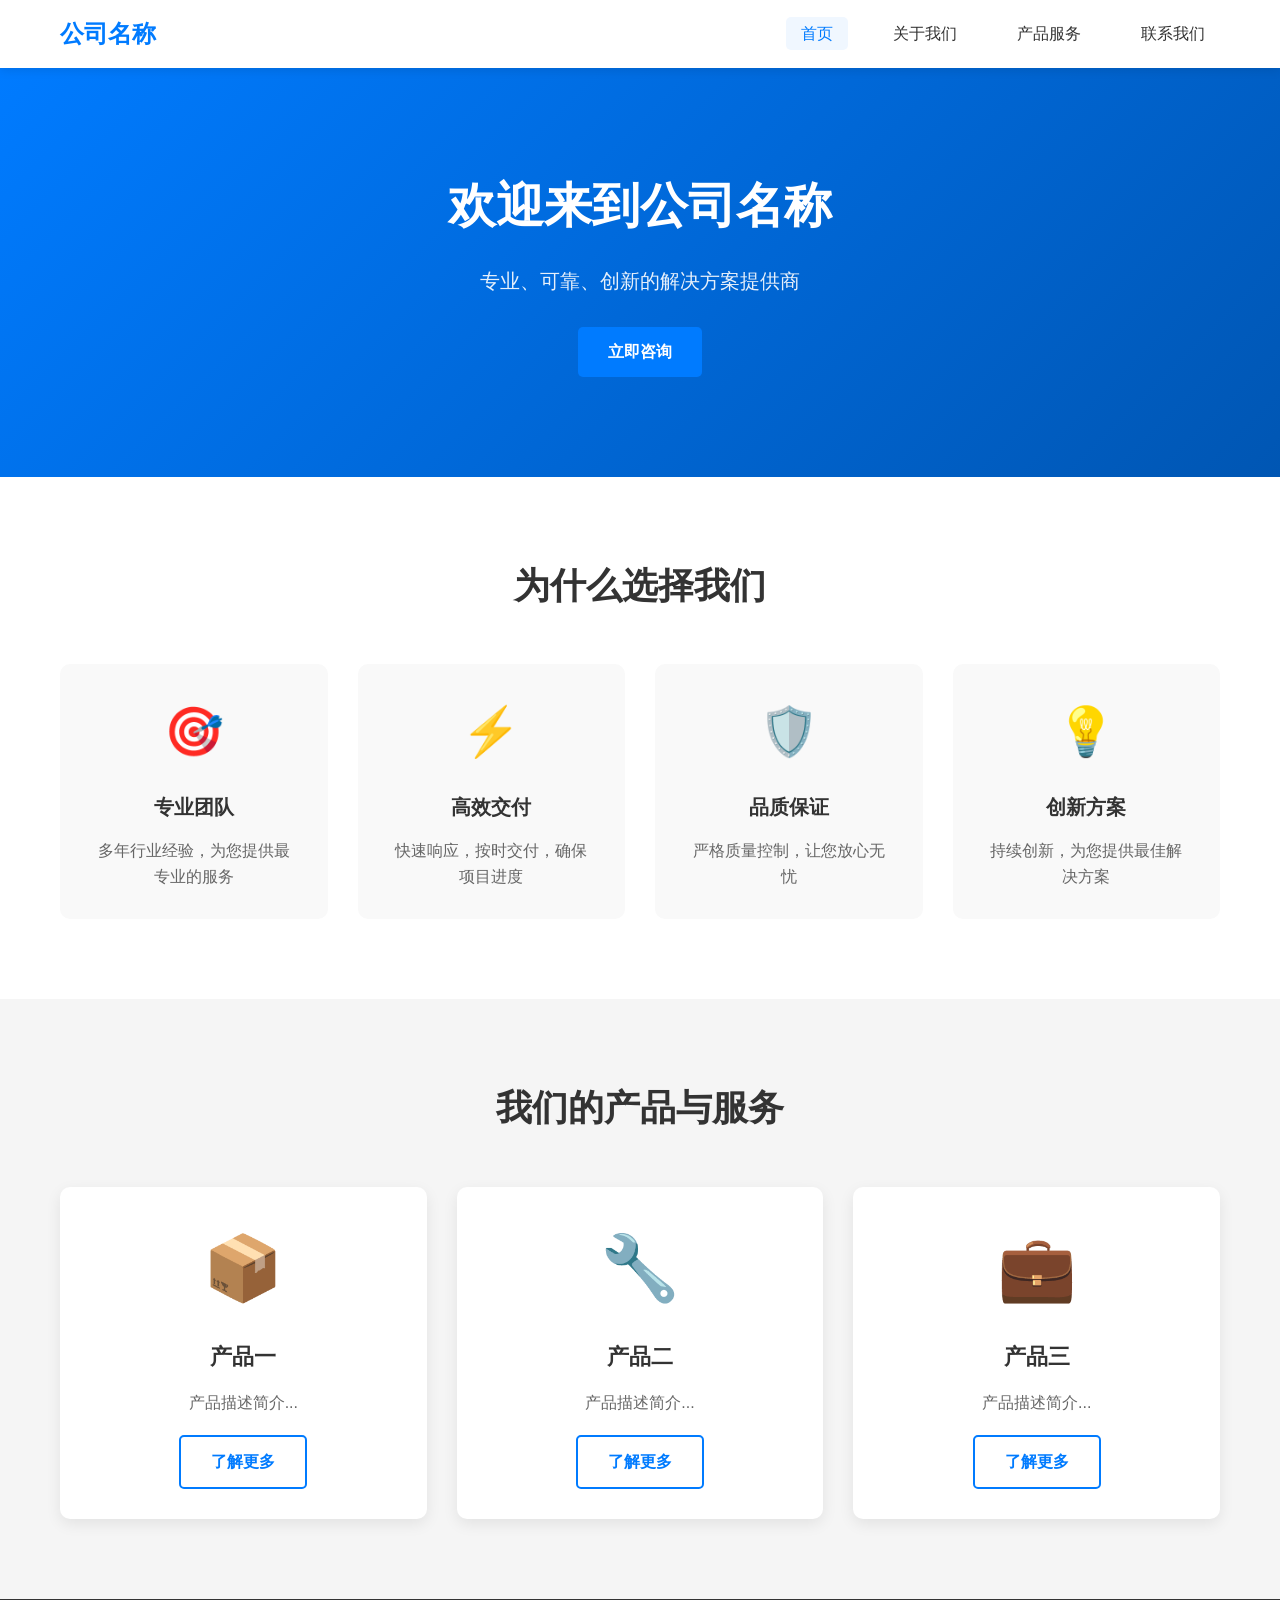
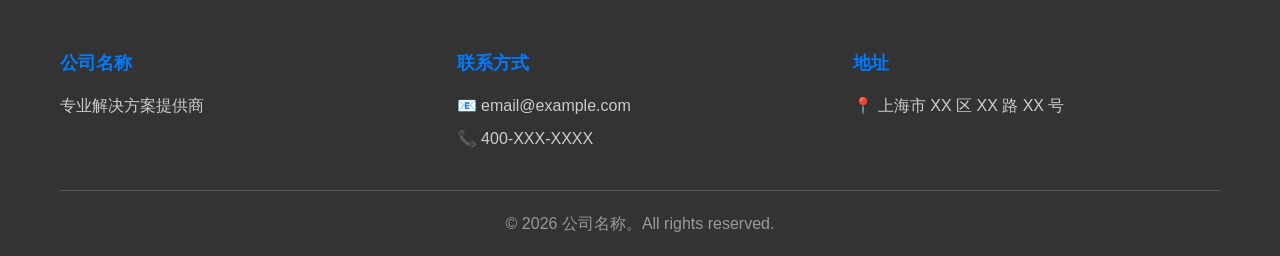
==== index.html @ c0343d7d "Initial commit: Company website" ====
<!DOCTYPE html>
<html lang="zh-CN">
<head>
    <meta charset="UTF-8">
    <meta name="viewport" content="width=device-width, initial-scale=1.0">
    <title>公司名称 - 专业解决方案提供商</title>
    <link rel="stylesheet" href="css/style.css">
</head>
<body>
    <!-- 导航栏 -->
    <nav class="navbar">
        <div class="container">
            <div class="logo">公司名称</div>
            <ul class="nav-links">
                <li><a href="index.html" class="active">首页</a></li>
                <li><a href="about.html">关于我们</a></li>
                <li><a href="products.html">产品服务</a></li>
                <li><a href="contact.html">联系我们</a></li>
            </ul>
            <div class="menu-toggle">☰</div>
        </div>
    </nav>

    <!-- 主横幅 -->
    <header class="hero">
        <div class="container">
            <h1>欢迎来到公司名称</h1>
            <p>专业、可靠、创新的解决方案提供商</p>
            <a href="contact.html" class="btn btn-primary">立即咨询</a>
        </div>
    </header>

    <!-- 核心优势 -->
    <section class="features">
        <div class="container">
            <h2>为什么选择我们</h2>
            <div class="feature-grid">
                <div class="feature-card">
                    <div class="feature-icon">🎯</div>
                    <h3>专业团队</h3>
                    <p>多年行业经验，为您提供最专业的服务</p>
                </div>
                <div class="feature-card">
                    <div class="feature-icon">⚡</div>
                    <h3>高效交付</h3>
                    <p>快速响应，按时交付，确保项目进度</p>
                </div>
                <div class="feature-card">
                    <div class="feature-icon">🛡️</div>
                    <h3>品质保证</h3>
                    <p>严格质量控制，让您放心无忧</p>
                </div>
                <div class="feature-card">
                    <div class="feature-icon">💡</div>
                    <h3>创新方案</h3>
                    <p>持续创新，为您提供最佳解决方案</p>
                </div>
            </div>
        </div>
    </section>

    <!-- 产品预览 -->
    <section class="products-preview">
        <div class="container">
            <h2>我们的产品与服务</h2>
            <div class="product-grid">
                <div class="product-card">
                    <div class="product-image">📦</div>
                    <h3>产品一</h3>
                    <p>产品描述简介...</p>
                    <a href="products.html" class="btn btn-secondary">了解更多</a>
                </div>
                <div class="product-card">
                    <div class="product-image">🔧</div>
                    <h3>产品二</h3>
                    <p>产品描述简介...</p>
                    <a href="products.html" class="btn btn-secondary">了解更多</a>
                </div>
                <div class="product-card">
                    <div class="product-image">💼</div>
                    <h3>产品三</h3>
                    <p>产品描述简介...</p>
                    <a href="products.html" class="btn btn-secondary">了解更多</a>
                </div>
            </div>
        </div>
    </section>

    <!-- 页脚 -->
    <footer class="footer">
        <div class="container">
            <div class="footer-content">
                <div class="footer-section">
                    <h4>公司名称</h4>
                    <p>专业解决方案提供商</p>
                </div>
                <div class="footer-section">
                    <h4>联系方式</h4>
                    <p>📧 email@example.com</p>
                    <p>📞 400-XXX-XXXX</p>
                </div>
                <div class="footer-section">
                    <h4>地址</h4>
                    <p>📍 上海市 XX 区 XX 路 XX 号</p>
                </div>
            </div>
            <div class="footer-bottom">
                <p>&copy; 2026 公司名称。All rights reserved.</p>
            </div>
        </div>
    </footer>

    <script src="js/main.js"></script>
</body>
</html>
---- css/style.css ----
/* 基础样式重置 */
* {
    margin: 0;
    padding: 0;
    box-sizing: border-box;
}

body {
    font-family: -apple-system, BlinkMacSystemFont, "Segoe UI", "Microsoft YaHei", "微软雅黑", Arial, sans-serif;
    line-height: 1.6;
    color: #333;
    background-color: #f5f5f5;
}

.container {
    max-width: 1200px;
    margin: 0 auto;
    padding: 0 20px;
}

a {
    text-decoration: none;
    color: inherit;
}

ul {
    list-style: none;
}

/* 按钮样式 */
.btn {
    display: inline-block;
    padding: 12px 30px;
    border-radius: 5px;
    font-weight: 600;
    transition: all 0.3s ease;
    cursor: pointer;
    border: none;
    font-size: 16px;
}

.btn-primary {
    background-color: #007bff;
    color: white;
}

.btn-primary:hover {
    background-color: #0056b3;
    transform: translateY(-2px);
}

.btn-secondary {
    background-color: transparent;
    color: #007bff;
    border: 2px solid #007bff;
}

.btn-secondary:hover {
    background-color: #007bff;
    color: white;
}

.btn-block {
    display: block;
    width: 100%;
}

/* 导航栏 */
.navbar {
    background-color: white;
    box-shadow: 0 2px 10px rgba(0,0,0,0.1);
    position: sticky;
    top: 0;
    z-index: 1000;
}

.navbar .container {
    display: flex;
    justify-content: space-between;
    align-items: center;
    padding: 15px 20px;
}

.logo {
    font-size: 24px;
    font-weight: bold;
    color: #007bff;
}

.nav-links {
    display: flex;
    gap: 30px;
}

.nav-links a {
    color: #333;
    font-weight: 500;
    padding: 8px 15px;
    border-radius: 5px;
    transition: all 0.3s ease;
}

.nav-links a:hover,
.nav-links a.active {
    color: #007bff;
    background-color: #f0f7ff;
}

.menu-toggle {
    display: none;
    font-size: 24px;
    cursor: pointer;
}

/* 主横幅 */
.hero {
    background: linear-gradient(135deg, #007bff 0%, #0056b3 100%);
    color: white;
    padding: 100px 0;
    text-align: center;
}

.hero h1 {
    font-size: 48px;
    margin-bottom: 20px;
}

.hero p {
    font-size: 20px;
    margin-bottom: 30px;
    opacity: 0.9;
}

/* 核心优势 */
.features {
    padding: 80px 0;
    background-color: white;
}

.features h2 {
    text-align: center;
    font-size: 36px;
    margin-bottom: 50px;
    color: #333;
}

.feature-grid {
    display: grid;
    grid-template-columns: repeat(auto-fit, minmax(250px, 1fr));
    gap: 30px;
}

.feature-card {
    text-align: center;
    padding: 30px;
    border-radius: 10px;
    background-color: #f9f9f9;
    transition: transform 0.3s ease;
}

.feature-card:hover {
    transform: translateY(-5px);
    box-shadow: 0 10px 30px rgba(0,0,0,0.1);
}

.feature-icon {
    font-size: 48px;
    margin-bottom: 20px;
}

.feature-card h3 {
    font-size: 20px;
    margin-bottom: 15px;
    color: #333;
}

.feature-card p {
    color: #666;
}

/* 产品预览 */
.products-preview {
    padding: 80px 0;
}

.products-preview h2 {
    text-align: center;
    font-size: 36px;
    margin-bottom: 50px;
    color: #333;
}

.product-grid {
    display: grid;
    grid-template-columns: repeat(auto-fit, minmax(300px, 1fr));
    gap: 30px;
}

.product-card {
    background-color: white;
    border-radius: 10px;
    padding: 30px;
    text-align: center;
    box-shadow: 0 5px 15px rgba(0,0,0,0.08);
    transition: transform 0.3s ease;
}

.product-card:hover {
    transform: translateY(-5px);
}

.product-image {
    font-size: 64px;
    margin-bottom: 20px;
}

.product-card h3 {
    font-size: 22px;
    margin-bottom: 15px;
    color: #333;
}

.product-card p {
    color: #666;
    margin-bottom: 20px;
}

/* 页面标题 */
.page-header {
    background: linear-gradient(135deg, #007bff 0%, #0056b3 100%);
    color: white;
    padding: 60px 0;
    text-align: center;
}

.page-header h1 {
    font-size: 42px;
    margin-bottom: 10px;
}

.page-header p {
    font-size: 18px;
    opacity: 0.9;
}

/* 关于我们 */
.about-content {
    padding: 80px 0;
}

.about-section {
    margin-bottom: 50px;
}

.about-section h2 {
    font-size: 28px;
    margin-bottom: 20px;
    color: #007bff;
}

.about-section p {
    color: #666;
    margin-bottom: 15px;
}

.values-list {
    margin-top: 20px;
}

.values-list li {
    padding: 10px 0;
    color: #666;
}

.values-list strong {
    color: #333;
}

/* 时间线 */
.timeline {
    position: relative;
    padding-left: 30px;
    border-left: 3px solid #007bff;
}

.timeline-item {
    position: relative;
    margin-bottom: 30px;
    padding-left: 20px;
}

.timeline-item::before {
    content: '';
    position: absolute;
    left: -36px;
    top: 5px;
    width: 15px;
    height: 15px;
    background-color: #007bff;
    border-radius: 50%;
}

.timeline-year {
    font-weight: bold;
    color: #007bff;
    font-size: 18px;
}

.timeline-content {
    color: #666;
    margin-top: 5px;
}

/* 产品页面 */
.products-content {
    padding: 80px 0;
}

.product-detail {
    background-color: white;
    border-radius: 10px;
    padding: 40px;
    margin-bottom: 40px;
    box-shadow: 0 5px 15px rgba(0,0,0,0.08);
}

.product-detail-header {
    display: flex;
    align-items: center;
    gap: 20px;
    margin-bottom: 30px;
    padding-bottom: 20px;
    border-bottom: 2px solid #f0f0f0;
}

.product-icon {
    font-size: 48px;
}

.product-detail-header h2 {
    font-size: 28px;
    color: #333;
}

.product-detail-body {
    display: grid;
    grid-template-columns: 1fr auto;
    gap: 40px;
    align-items: start;
}

.product-description h3 {
    font-size: 20px;
    margin-bottom: 15px;
    color: #333;
}

.product-description p {
    color: #666;
    margin-bottom: 20px;
}

.feature-list {
    margin-top: 20px;
}

.feature-list li {
    padding: 8px 0;
    color: #666;
}

.product-cta {
    text-align: center;
}

/* 服务部分 */
.services-section {
    margin-top: 60px;
}

.services-section h2 {
    text-align: center;
    font-size: 32px;
    margin-bottom: 40px;
    color: #333;
}

.service-grid {
    display: grid;
    grid-template-columns: repeat(auto-fit, minmax(250px, 1fr));
    gap: 30px;
}

.service-card {
    background-color: white;
    padding: 30px;
    border-radius: 10px;
    text-align: center;
    box-shadow: 0 5px 15px rgba(0,0,0,0.08);
}

.service-card h3 {
    font-size: 20px;
    margin-bottom: 15px;
    color: #333;
}

.service-card p {
    color: #666;
}

/* 联系页面 */
.contact-content {
    padding: 80px 0;
}

.contact-grid {
    display: grid;
    grid-template-columns: 1fr 1fr;
    gap: 50px;
}

.contact-info h2,
.contact-form-wrapper h2 {
    font-size: 28px;
    margin-bottom: 30px;
    color: #333;
}

.info-item {
    display: flex;
    align-items: flex-start;
    gap: 15px;
    margin-bottom: 25px;
}

.info-icon {
    font-size: 24px;
}

.info-item h4 {
    font-size: 16px;
    margin-bottom: 5px;
    color: #333;
}

.info-item p {
    color: #666;
}

/* 联系表单 */
.contact-form-wrapper {
    background-color: white;
    padding: 40px;
    border-radius: 10px;
    box-shadow: 0 5px 15px rgba(0,0,0,0.08);
}

.form-group {
    margin-bottom: 20px;
}

.form-group label {
    display: block;
    margin-bottom: 8px;
    font-weight: 600;
    color: #333;
}

.form-group input,
.form-group textarea {
    width: 100%;
    padding: 12px 15px;
    border: 2px solid #e0e0e0;
    border-radius: 5px;
    font-size: 16px;
    font-family: inherit;
    transition: border-color 0.3s ease;
}

.form-group input:focus,
.form-group textarea:focus {
    outline: none;
    border-color: #007bff;
}

.form-group textarea {
    resize: vertical;
    min-height: 120px;
}

.form-note {
    margin-top: 15px;
    font-size: 14px;
    color: #666;
    text-align: center;
}

/* 页脚 */
.footer {
    background-color: #333;
    color: white;
    padding: 50px 0 20px;
}

.footer-content {
    display: grid;
    grid-template-columns: repeat(auto-fit, minmax(250px, 1fr));
    gap: 30px;
    margin-bottom: 30px;
}

.footer-section h4 {
    font-size: 18px;
    margin-bottom: 15px;
    color: #007bff;
}

.footer-section p {
    color: #ccc;
    margin-bottom: 8px;
}

.footer-bottom {
    text-align: center;
    padding-top: 20px;
    border-top: 1px solid #555;
    color: #999;
}

/* 响应式设计 */
@media (max-width: 768px) {
    .nav-links {
        display: none;
        position: absolute;
        top: 100%;
        left: 0;
        right: 0;
        background-color: white;
        flex-direction: column;
        padding: 20px;
        box-shadow: 0 5px 10px rgba(0,0,0,0.1);
    }

    .nav-links.active {
        display: flex;
    }

    .menu-toggle {
        display: block;
    }

    .hero h1 {
        font-size: 32px;
    }

    .hero p {
        font-size: 16px;
    }

    .contact-grid {
        grid-template-columns: 1fr;
    }

    .product-detail-body {
        grid-template-columns: 1fr;
    }

    .product-cta {
        margin-top: 20px;
    }
}
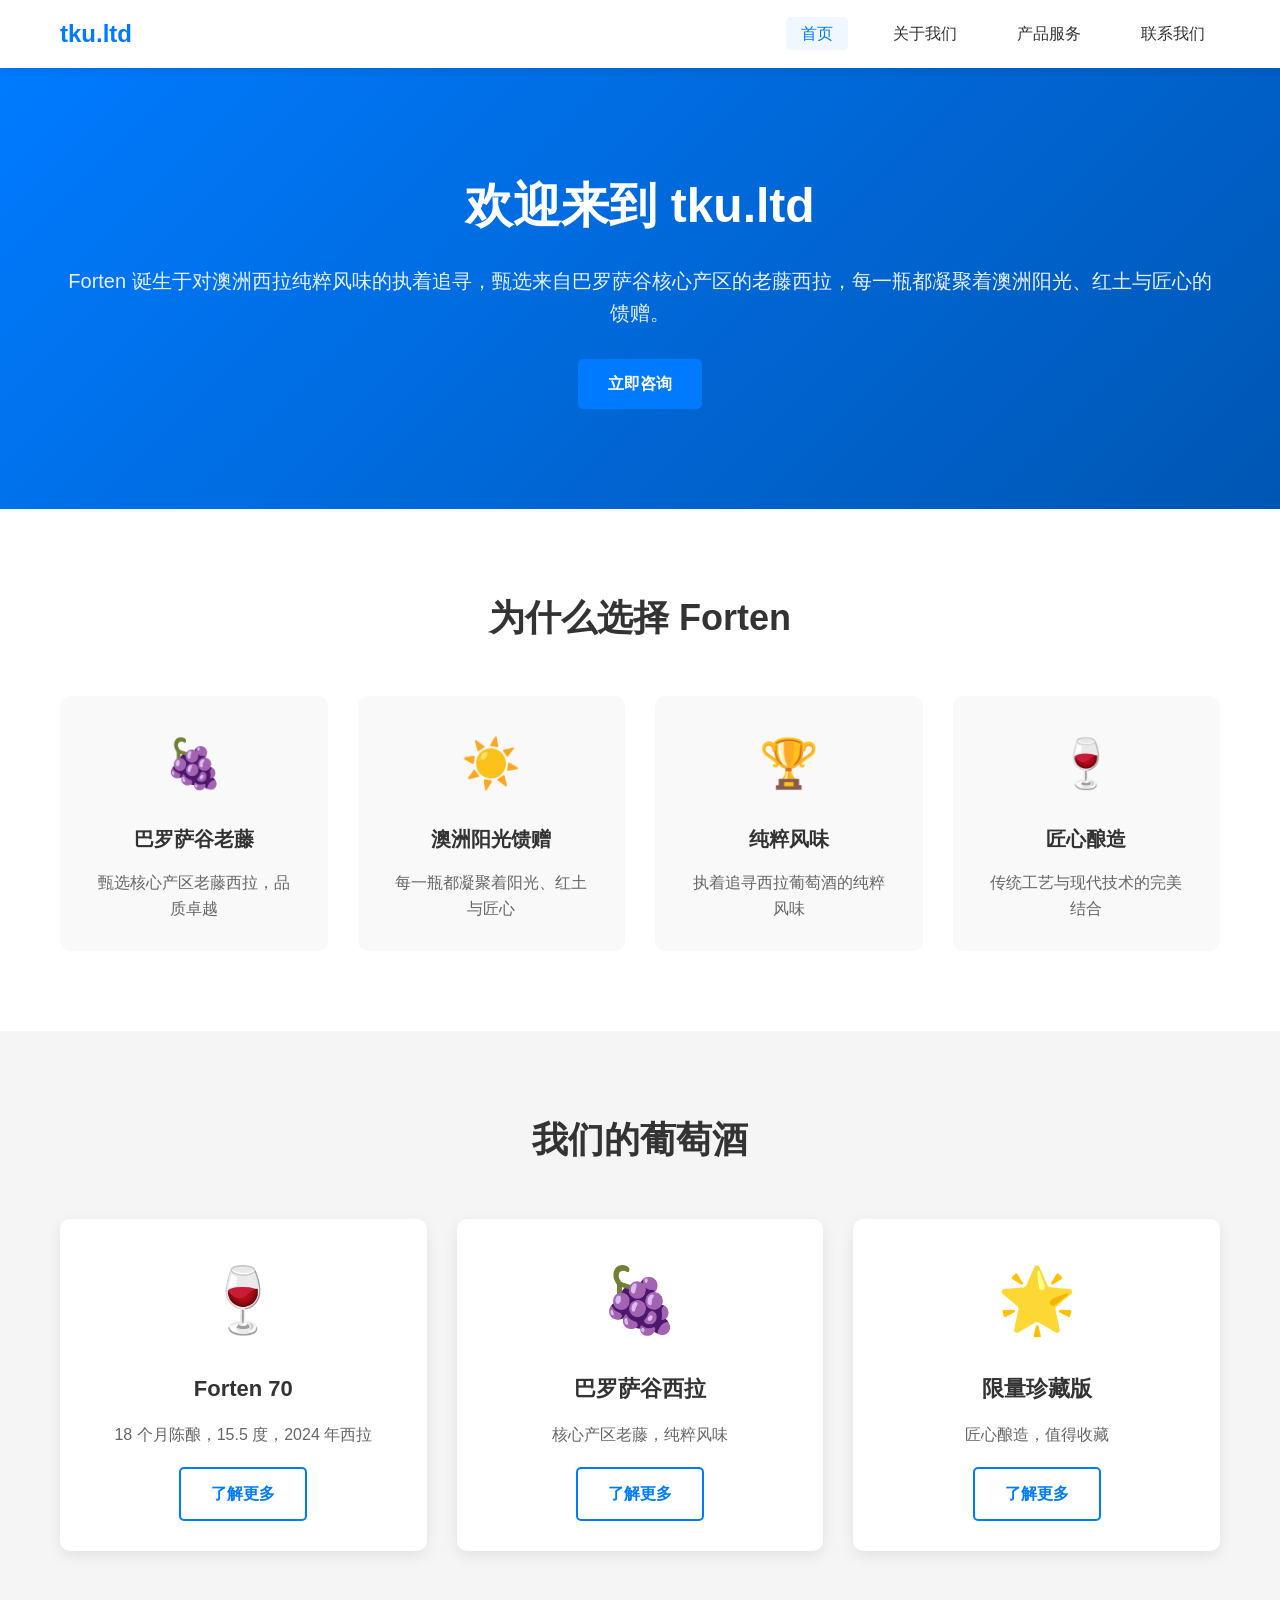
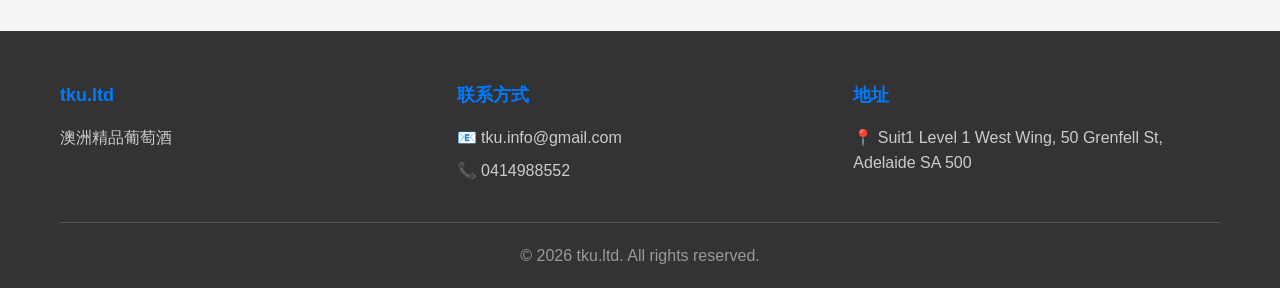
==== commit e32256f5: "Update: tku.ltd 葡萄酒公司网站" ====
--- a/index.html
+++ b/index.html
@@ -3,14 +3,14 @@
 <head>
     <meta charset="UTF-8">
     <meta name="viewport" content="width=device-width, initial-scale=1.0">
-    <title>公司名称 - 专业解决方案提供商</title>
+    <title>tku.ltd - 澳洲精品葡萄酒</title>
     <link rel="stylesheet" href="css/style.css">
 </head>
 <body>
     <!-- 导航栏 -->
     <nav class="navbar">
         <div class="container">
-            <div class="logo">公司名称</div>
+            <div class="logo">tku.ltd</div>
             <ul class="nav-links">
                 <li><a href="index.html" class="active">首页</a></li>
                 <li><a href="about.html">关于我们</a></li>
@@ -24,36 +24,36 @@
     <!-- 主横幅 -->
     <header class="hero">
         <div class="container">
-            <h1>欢迎来到公司名称</h1>
-            <p>专业、可靠、创新的解决方案提供商</p>
+            <h1>欢迎来到 tku.ltd</h1>
+            <p>Forten 诞生于对澳洲西拉纯粹风味的执着追寻，甄选来自巴罗萨谷核心产区的老藤西拉，每一瓶都凝聚着澳洲阳光、红土与匠心的馈赠。</p>
             <a href="contact.html" class="btn btn-primary">立即咨询</a>
         </div>
     </header>
 
-    <!-- 核心优势 -->
+    <!-- 品牌特色 -->
     <section class="features">
         <div class="container">
-            <h2>为什么选择我们</h2>
+            <h2>为什么选择 Forten</h2>
             <div class="feature-grid">
                 <div class="feature-card">
-                    <div class="feature-icon">🎯</div>
-                    <h3>专业团队</h3>
-                    <p>多年行业经验，为您提供最专业的服务</p>
+                    <div class="feature-icon">🍇</div>
+                    <h3>巴罗萨谷老藤</h3>
+                    <p>甄选核心产区老藤西拉，品质卓越</p>
                 </div>
                 <div class="feature-card">
-                    <div class="feature-icon">⚡</div>
-                    <h3>高效交付</h3>
-                    <p>快速响应，按时交付，确保项目进度</p>
+                    <div class="feature-icon">☀️</div>
+                    <h3>澳洲阳光馈赠</h3>
+                    <p>每一瓶都凝聚着阳光、红土与匠心</p>
                 </div>
                 <div class="feature-card">
-                    <div class="feature-icon">🛡️</div>
-                    <h3>品质保证</h3>
-                    <p>严格质量控制，让您放心无忧</p>
+                    <div class="feature-icon">🏆</div>
+                    <h3>纯粹风味</h3>
+                    <p>执着追寻西拉葡萄酒的纯粹风味</p>
                 </div>
                 <div class="feature-card">
-                    <div class="feature-icon">💡</div>
-                    <h3>创新方案</h3>
-                    <p>持续创新，为您提供最佳解决方案</p>
+                    <div class="feature-icon">🍷</div>
+                    <h3>匠心酿造</h3>
+                    <p>传统工艺与现代技术的完美结合</p>
                 </div>
             </div>
         </div>
@@ -62,24 +62,24 @@
     <!-- 产品预览 -->
     <section class="products-preview">
         <div class="container">
-            <h2>我们的产品与服务</h2>
+            <h2>我们的葡萄酒</h2>
             <div class="product-grid">
                 <div class="product-card">
-                    <div class="product-image">📦</div>
-                    <h3>产品一</h3>
-                    <p>产品描述简介...</p>
+                    <div class="product-image">🍷</div>
+                    <h3>Forten 70</h3>
+                    <p>18 个月陈酿，15.5 度，2024 年西拉</p>
                     <a href="products.html" class="btn btn-secondary">了解更多</a>
                 </div>
                 <div class="product-card">
-                    <div class="product-image">🔧</div>
-                    <h3>产品二</h3>
-                    <p>产品描述简介...</p>
+                    <div class="product-image">🍇</div>
+                    <h3>巴罗萨谷西拉</h3>
+                    <p>核心产区老藤，纯粹风味</p>
                     <a href="products.html" class="btn btn-secondary">了解更多</a>
                 </div>
                 <div class="product-card">
-                    <div class="product-image">💼</div>
-                    <h3>产品三</h3>
-                    <p>产品描述简介...</p>
+                    <div class="product-image">🌟</div>
+                    <h3>限量珍藏版</h3>
+                    <p>匠心酿造，值得收藏</p>
                     <a href="products.html" class="btn btn-secondary">了解更多</a>
                 </div>
             </div>
@@ -91,21 +91,21 @@
         <div class="container">
             <div class="footer-content">
                 <div class="footer-section">
-                    <h4>公司名称</h4>
-                    <p>专业解决方案提供商</p>
+                    <h4>tku.ltd</h4>
+                    <p>澳洲精品葡萄酒</p>
                 </div>
                 <div class="footer-section">
                     <h4>联系方式</h4>
-                    <p>📧 email@example.com</p>
-                    <p>📞 400-XXX-XXXX</p>
+                    <p>📧 tku.info@gmail.com</p>
+                    <p>📞 0414988552</p>
                 </div>
                 <div class="footer-section">
                     <h4>地址</h4>
-                    <p>📍 上海市 XX 区 XX 路 XX 号</p>
+                    <p>📍 Suit1 Level 1 West Wing, 50 Grenfell St, Adelaide SA 500</p>
                 </div>
             </div>
             <div class="footer-bottom">
-                <p>&copy; 2026 公司名称。All rights reserved.</p>
+                <p>&copy; 2026 tku.ltd. All rights reserved.</p>
             </div>
         </div>
     </footer>
